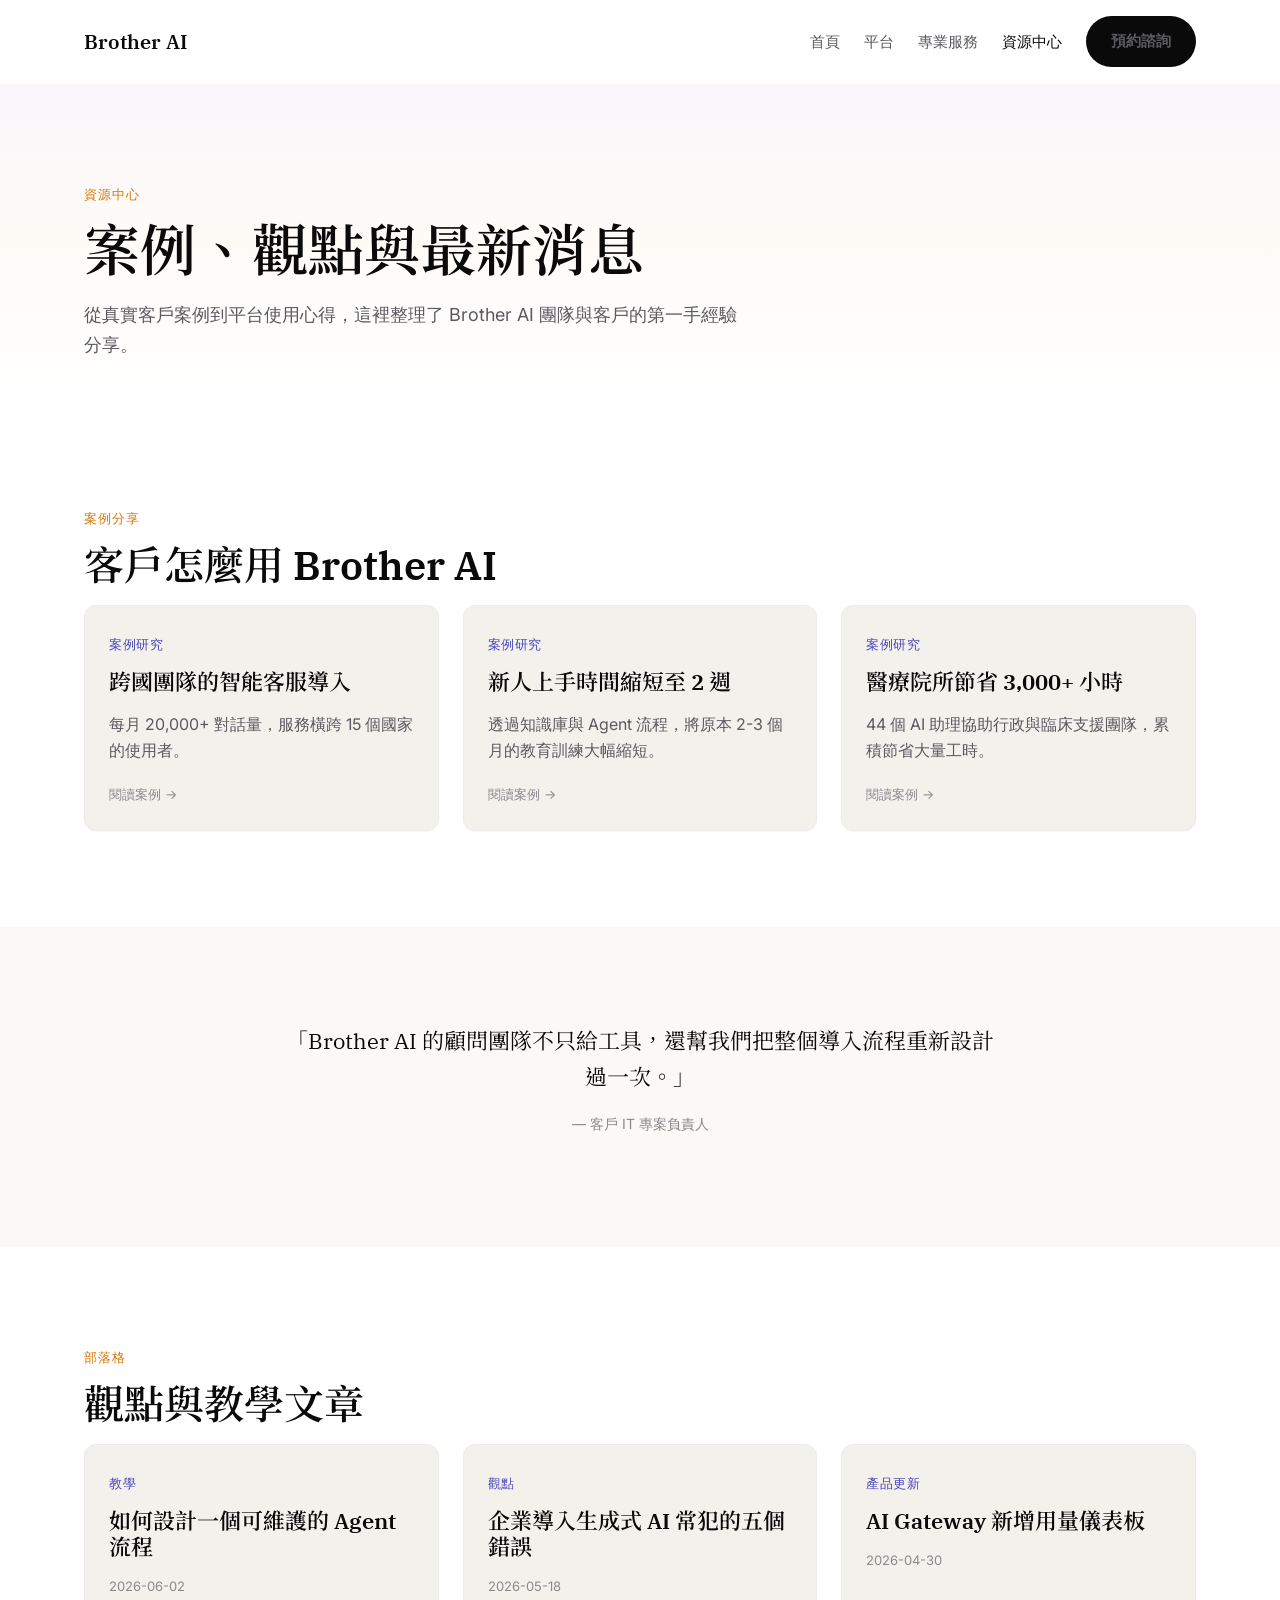
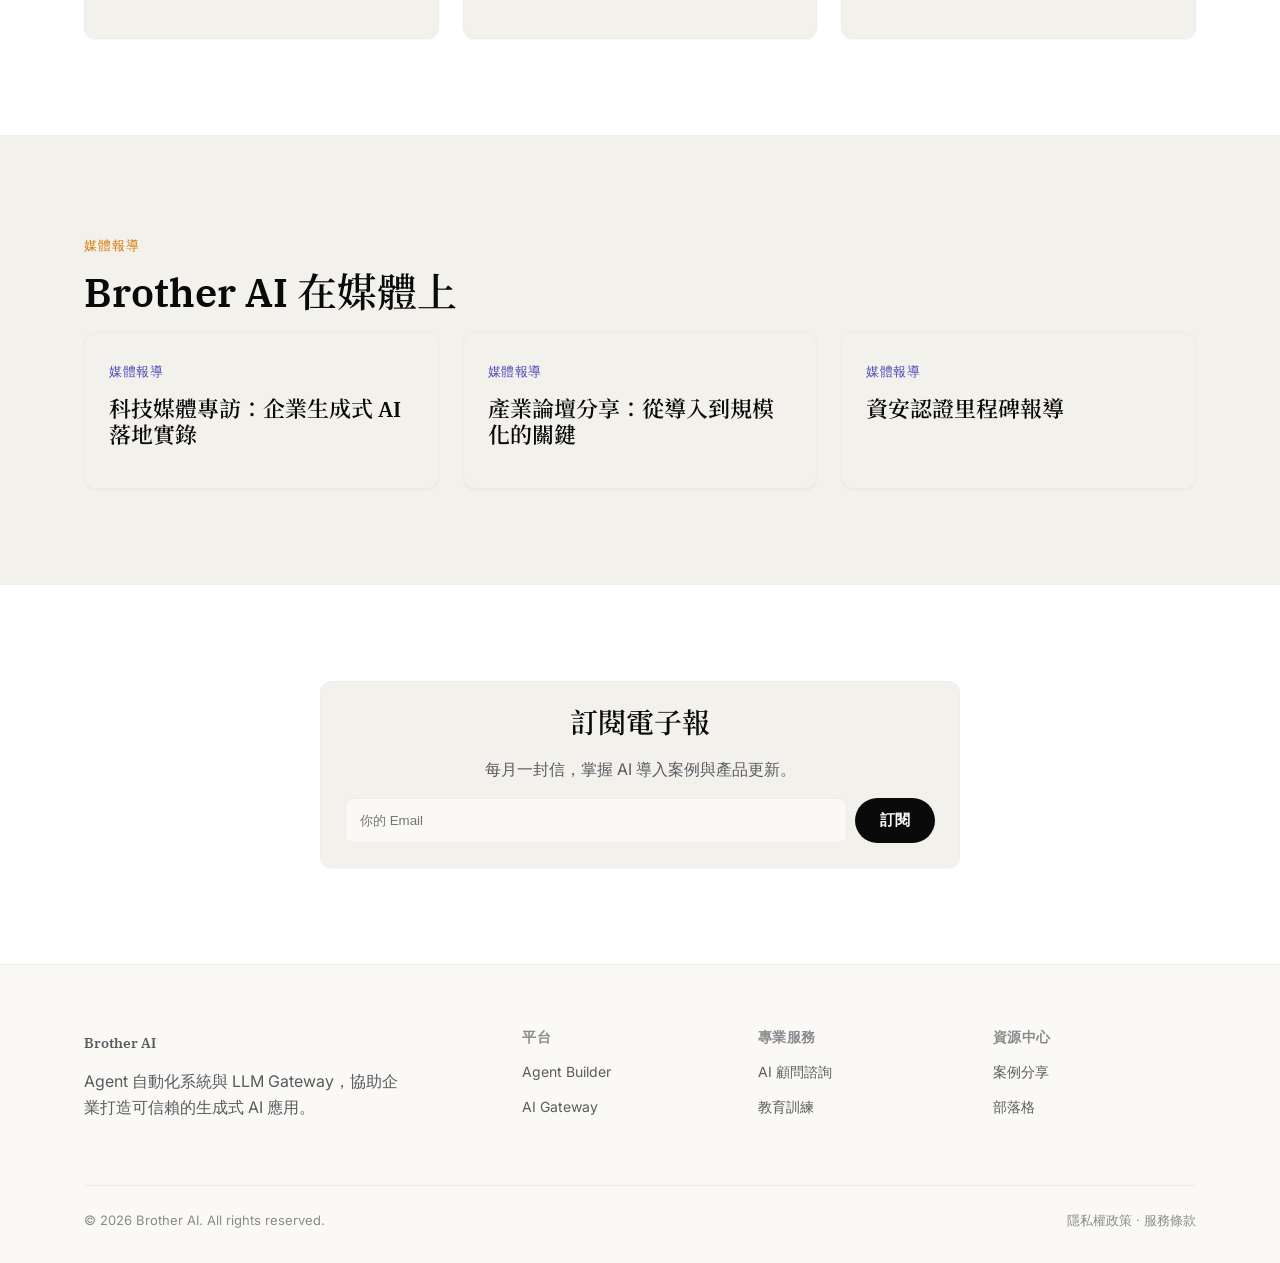
==== resources/index.html @ 3513b3f6 "Implement static site with Slima warm-editorial design + GitHub Pages deploy Add landing, platform (" ====
<!doctype html>
<html lang="zh-TW">
<head>
<meta charset="utf-8" />
<meta name="viewport" content="width=device-width, initial-scale=1" />
<title>資源中心 — 案例分享與部落格 | Brother AI</title>
<meta name="description" content="瀏覽 Brother AI 的客戶案例、部落格文章與媒體報導，了解企業如何運用 Agent 自動化與 LLM Gateway 落地生成式 AI。" />
<link rel="preconnect" href="https://fonts.googleapis.com" />
<link href="https://fonts.googleapis.com/css2?family=IBM+Plex+Serif:wght@500;600;700&family=Inter:wght@400;500;600;700&family=Noto+Serif+TC:wght@500;600;700&display=swap" rel="stylesheet" />
<link rel="stylesheet" href="../assets/css/style.css" />
</head>
<body>

<nav class="nav">
  <div class="nav__inner">
    <a class="nav__brand" href="../index.html">Brother AI</a>
    <ul class="nav__links">
      <li><a href="../index.html">首頁</a></li>
      <li><a href="../platform/index.html">平台</a></li>
      <li><a href="../services/index.html">專業服務</a></li>
      <li><a href="index.html" class="is-active">資源中心</a></li>
      <li><a href="../services/index.html#contact" class="btn btn--primary">預約諮詢</a></li>
    </ul>
    <button class="nav__toggle" aria-label="開啟選單">☰</button>
  </div>
</nav>

<header class="hero" style="padding-bottom: var(--space-8);">
  <div class="container">
    <p class="eyebrow">資源中心</p>
    <h1>案例、觀點與最新消息</h1>
    <p class="hero__lead">從真實客戶案例到平台使用心得，這裡整理了 Brother AI 團隊與客戶的第一手經驗分享。</p>
  </div>
</header>

<section class="section" id="case-studies">
  <div class="container">
    <p class="eyebrow">案例分享</p>
    <h2>客戶怎麼用 Brother AI</h2>
    <div class="grid grid--3">
      <a class="card post-card reveal" href="#">
        <span class="post-card__tag">案例研究</span>
        <h4 style="margin-top:12px;">跨國團隊的智能客服導入</h4>
        <p>每月 20,000+ 對話量，服務橫跨 15 個國家的使用者。</p>
        <span class="post-card__meta">閱讀案例 →</span>
      </a>
      <a class="card post-card reveal" href="#">
        <span class="post-card__tag">案例研究</span>
        <h4 style="margin-top:12px;">新人上手時間縮短至 2 週</h4>
        <p>透過知識庫與 Agent 流程，將原本 2-3 個月的教育訓練大幅縮短。</p>
        <span class="post-card__meta">閱讀案例 →</span>
      </a>
      <a class="card post-card reveal" href="#">
        <span class="post-card__tag">案例研究</span>
        <h4 style="margin-top:12px;">醫療院所節省 3,000+ 小時</h4>
        <p>44 個 AI 助理協助行政與臨床支援團隊，累積節省大量工時。</p>
        <span class="post-card__meta">閱讀案例 →</span>
      </a>
    </div>
  </div>
</section>

<section class="section section--soft">
  <div class="container">
    <div style="text-align:center; max-width: 720px; margin: 0 auto;">
      <blockquote class="testimonial reveal">「Brother AI 的顧問團隊不只給工具，還幫我們把整個導入流程重新設計過一次。」</blockquote>
      <p class="testimonial__attr">— 客戶 IT 專案負責人</p>
    </div>
  </div>
</section>

<section class="section" id="blog">
  <div class="container">
    <p class="eyebrow">部落格</p>
    <h2>觀點與教學文章</h2>
    <div class="grid grid--3">
      <a class="card post-card reveal" href="#">
        <span class="post-card__tag">教學</span>
        <h4 style="margin-top:12px;">如何設計一個可維護的 Agent 流程</h4>
        <p class="post-card__meta">2026-06-02</p>
      </a>
      <a class="card post-card reveal" href="#">
        <span class="post-card__tag">觀點</span>
        <h4 style="margin-top:12px;">企業導入生成式 AI 常犯的五個錯誤</h4>
        <p class="post-card__meta">2026-05-18</p>
      </a>
      <a class="card post-card reveal" href="#">
        <span class="post-card__tag">產品更新</span>
        <h4 style="margin-top:12px;">AI Gateway 新增用量儀表板</h4>
        <p class="post-card__meta">2026-04-30</p>
      </a>
    </div>
  </div>
</section>

<section class="section section--warm" id="media">
  <div class="container">
    <p class="eyebrow">媒體報導</p>
    <h2>Brother AI 在媒體上</h2>
    <div class="grid grid--3">
      <div class="card reveal">
        <span class="post-card__tag">媒體報導</span>
        <h4 style="margin-top:12px;">科技媒體專訪：企業生成式 AI 落地實錄</h4>
      </div>
      <div class="card reveal">
        <span class="post-card__tag">媒體報導</span>
        <h4 style="margin-top:12px;">產業論壇分享：從導入到規模化的關鍵</h4>
      </div>
      <div class="card reveal">
        <span class="post-card__tag">媒體報導</span>
        <h4 style="margin-top:12px;">資安認證里程碑報導</h4>
      </div>
    </div>
  </div>
</section>

<section class="section" id="newsletter">
  <div class="container">
    <div class="card reveal" style="max-width: 640px; margin: 0 auto; text-align:center;">
      <h3>訂閱電子報</h3>
      <p>每月一封信，掌握 AI 導入案例與產品更新。</p>
      <form id="newsletter-form" style="display:flex; gap: 8px; flex-wrap: wrap; justify-content:center;">
        <input type="email" placeholder="你的 Email" required style="flex:1; min-width:200px; padding:12px 14px; border:1px solid var(--line); border-radius:8px; background:var(--soft);" />
        <button class="btn btn--primary" type="submit">訂閱</button>
      </form>
      <div class="form-success" id="newsletter-success" style="margin-top:12px;">訂閱成功，謝謝！</div>
    </div>
  </div>
</section>

<footer class="footer">
  <div class="container">
    <div class="footer__grid">
      <div>
        <a class="nav__brand" href="../index.html">Brother AI</a>
        <p style="margin-top:12px; max-width: 32ch;">Agent 自動化系統與 LLM Gateway，協助企業打造可信賴的生成式 AI 應用。</p>
      </div>
      <div>
        <h4>平台</h4>
        <ul>
          <li><a href="../platform/index.html">Agent Builder</a></li>
          <li><a href="../platform/index.html#gateway">AI Gateway</a></li>
        </ul>
      </div>
      <div>
        <h4>專業服務</h4>
        <ul>
          <li><a href="../services/index.html">AI 顧問諮詢</a></li>
          <li><a href="../services/index.html#training">教育訓練</a></li>
        </ul>
      </div>
      <div>
        <h4>資源中心</h4>
        <ul>
          <li><a href="#case-studies">案例分享</a></li>
          <li><a href="#blog">部落格</a></li>
        </ul>
      </div>
    </div>
    <div class="footer__bottom">
      <span>© 2026 Brother AI. All rights reserved.</span>
      <span>隱私權政策 · 服務條款</span>
    </div>
  </div>
</footer>

<script src="../assets/js/main.js"></script>
</body>
</html>
---- assets/css/style.css ----
/* Slima Warm Editorial — shared design tokens & components
   Spec: doc/design/slima-warm-editorial.md */

:root {
  --bg: #ffffff;
  --soft: #faf9f6;
  --warm: #f3f1ec;
  --sand: #c5b6a0;
  --line: #ececea;
  --ink: #0a0a0a;
  --muted: #5a5a60;
  --faint: #8a8a8e;

  --amber: #d97706;
  --green: #4ea87a;
  --green-deep: #2f7d57;
  --indigo: #6366f1;
  --indigo-deep: #4b46b7;
  --red: #d0463a;

  --font-serif: "IBM Plex Serif", "Noto Serif TC", Georgia, serif;
  --font-sans: "Inter", "Noto Sans TC", -apple-system, BlinkMacSystemFont, sans-serif;

  --measure: 68ch;
  --content-max: 1160px;

  --space-1: 4px;
  --space-2: 8px;
  --space-3: 12px;
  --space-4: 16px;
  --space-6: 24px;
  --space-8: 32px;
  --space-12: 48px;
  --space-16: 64px;
  --space-24: 96px;

  --shadow-rest: 0 1px 2px rgba(10, 10, 10, 0.04);
  --shadow-lift: 0 8px 24px rgba(10, 10, 10, 0.08);
}

* { box-sizing: border-box; }

html { scroll-behavior: smooth; }

body {
  margin: 0;
  background: var(--bg);
  color: var(--ink);
  font-family: var(--font-sans);
  font-size: 16px;
  line-height: 1.65;
  -webkit-font-smoothing: antialiased;
}

img { max-width: 100%; display: block; }

a { color: inherit; }

h1, h2, h3, h4 {
  font-family: var(--font-serif);
  font-weight: 600;
  line-height: 1.2;
  margin: 0 0 var(--space-4);
}

h1 { font-size: 56px; }
h2 { font-size: 40px; }
h3 { font-size: 28px; }
h4 { font-size: 22px; }

p { margin: 0 0 var(--space-4); color: var(--muted); }

.container {
  max-width: var(--content-max);
  margin: 0 auto;
  padding: 0 var(--space-6);
}

.prose {
  max-width: var(--measure);
}

.section {
  padding: var(--space-24) 0;
}

.section--soft { background: var(--soft); }
.section--warm { background: var(--warm); }

.eyebrow {
  display: inline-block;
  font-family: var(--font-sans);
  font-size: 13px;
  letter-spacing: 0.08em;
  text-transform: uppercase;
  color: var(--amber);
  margin-bottom: var(--space-3);
}

/* Nav */
.nav {
  position: sticky;
  top: 0;
  z-index: 20;
  background: rgba(255, 255, 255, 0.9);
  backdrop-filter: none;
  border-bottom: 1px solid transparent;
  transition: border-color 0.2s ease, background 0.2s ease;
}

.nav.is-scrolled {
  border-bottom-color: var(--line);
  background: var(--bg);
}

.nav__inner {
  max-width: var(--content-max);
  margin: 0 auto;
  padding: var(--space-4) var(--space-6);
  display: flex;
  align-items: center;
  justify-content: space-between;
  gap: var(--space-6);
}

.nav__brand {
  font-family: var(--font-serif);
  font-size: 20px;
  font-weight: 600;
  text-decoration: none;
  color: var(--ink);
}

.nav__links {
  display: flex;
  align-items: center;
  gap: var(--space-6);
  list-style: none;
  margin: 0;
  padding: 0;
}

.nav__links a {
  text-decoration: none;
  font-size: 15px;
  color: var(--muted);
}

.nav__links a:hover, .nav__links a.is-active {
  color: var(--ink);
}

.nav__toggle {
  display: none;
  background: none;
  border: none;
  font-size: 24px;
  cursor: pointer;
  color: var(--ink);
}

@media (max-width: 760px) {
  .nav__links {
    position: absolute;
    top: 100%;
    left: 0;
    right: 0;
    background: var(--bg);
    border-bottom: 1px solid var(--line);
    flex-direction: column;
    align-items: flex-start;
    padding: var(--space-4) var(--space-6);
    gap: var(--space-4);
    display: none;
  }
  .nav__links.is-open { display: flex; }
  .nav__toggle { display: block; }
}

/* Buttons */
.btn {
  display: inline-flex;
  align-items: center;
  justify-content: center;
  gap: var(--space-2);
  padding: 12px 24px;
  border-radius: 999px;
  font-size: 15px;
  font-weight: 600;
  text-decoration: none;
  border: 1px solid transparent;
  cursor: pointer;
  transition: transform 0.15s ease, opacity 0.15s ease;
}

.btn:hover { opacity: 0.9; }

.btn--primary {
  background: var(--ink);
  color: #fff;
}

.btn--amber {
  background: var(--amber);
  color: #fff;
}

.btn--ghost {
  background: var(--warm);
  color: var(--ink);
  border-color: var(--line);
}

.btn-row {
  display: flex;
  gap: var(--space-4);
  flex-wrap: wrap;
}

/* Hero */
.hero {
  padding: var(--space-24) 0 var(--space-16);
  background: linear-gradient(180deg, rgba(230, 220, 240, 0.25) 0%, rgba(250, 226, 200, 0.15) 45%, var(--bg) 100%);
}

.hero__eyebrow { margin-bottom: var(--space-3); }

.hero__lead {
  font-size: 18px;
  max-width: 60ch;
}

.hero__art {
  margin-top: var(--space-12);
  border: 1px solid var(--line);
  border-radius: 12px;
  background: var(--warm);
  box-shadow: var(--shadow-lift);
  overflow: hidden;
}

.hero__art img { width: 100%; }

/* Logo strip */
.logo-strip {
  display: flex;
  flex-wrap: wrap;
  gap: var(--space-8);
  align-items: center;
  justify-content: center;
  color: var(--faint);
  font-size: 14px;
  letter-spacing: 0.04em;
}

/* Grid */
.grid {
  display: grid;
  gap: var(--space-6);
}

.grid--2 { grid-template-columns: repeat(2, 1fr); }
.grid--3 { grid-template-columns: repeat(3, 1fr); }
.grid--4 { grid-template-columns: repeat(4, 1fr); }

@media (max-width: 900px) {
  .grid--2, .grid--3, .grid--4 { grid-template-columns: 1fr; }
  h1 { font-size: 36px; }
  h2 { font-size: 28px; }
}

/* Cards */
.card {
  background: var(--warm);
  border: 1px solid var(--line);
  border-radius: 12px;
  padding: var(--space-6);
  box-shadow: var(--shadow-rest);
  transition: box-shadow 0.2s ease, transform 0.2s ease;
}

.card:hover {
  box-shadow: var(--shadow-lift);
  transform: translateY(-2px);
}

.card__icon {
  font-size: 24px;
  margin-bottom: var(--space-3);
}

/* Feature row (alternating text/screenshot) */
.feature-row {
  display: grid;
  grid-template-columns: 1fr 1fr;
  gap: var(--space-12);
  align-items: center;
  padding: var(--space-16) 0;
  border-bottom: 1px solid var(--line);
}

.feature-row:last-child { border-bottom: none; }

.feature-row.is-reverse .feature-row__art { order: 2; }
.feature-row.is-reverse .feature-row__text { order: 1; }

@media (max-width: 900px) {
  .feature-row, .feature-row.is-reverse {
    grid-template-columns: 1fr;
  }
  .feature-row .feature-row__art,
  .feature-row.is-reverse .feature-row__art,
  .feature-row .feature-row__text,
  .feature-row.is-reverse .feature-row__text {
    order: initial;
  }
}

.feature-row__art {
  background: var(--soft);
  border: 1px solid var(--line);
  border-radius: 12px;
  min-height: 220px;
  display: flex;
  align-items: center;
  justify-content: center;
  color: var(--faint);
  font-size: 14px;
  box-shadow: var(--shadow-rest);
}

/* Chips (consistency / annotation) */
.chip {
  display: inline-flex;
  align-items: center;
  gap: 6px;
  padding: 4px 12px;
  border-radius: 999px;
  font-size: 13px;
  font-weight: 600;
}

.chip--green { background: rgba(78, 168, 122, 0.12); color: var(--green-deep); }
.chip--red { background: rgba(208, 70, 58, 0.1); color: var(--red); }
.chip--indigo { background: rgba(99, 102, 241, 0.1); color: var(--indigo-deep); }

/* Stat */
.stat__value {
  font-family: var(--font-serif);
  font-size: 40px;
  color: var(--ink);
}

.stat__label {
  font-size: 14px;
  color: var(--faint);
}

/* Divider rule (sand) */
.rule {
  width: 48px;
  height: 2px;
  background: var(--sand);
  border: none;
  margin: var(--space-6) 0;
}

/* Blockquote / testimonial */
.testimonial {
  font-family: var(--font-serif);
  font-size: 22px;
  color: var(--ink);
  max-width: 60ch;
  margin: 0 auto var(--space-4);
}

.testimonial__attr {
  font-family: var(--font-sans);
  font-size: 14px;
  color: var(--faint);
}

/* FAQ */
.faq-item {
  border-bottom: 1px solid var(--line);
  padding: var(--space-4) 0;
}

.faq-item summary {
  cursor: pointer;
  font-family: var(--font-serif);
  font-size: 18px;
  list-style: none;
  display: flex;
  justify-content: space-between;
  align-items: center;
}

.faq-item summary::-webkit-details-marker { display: none; }

.faq-item summary::after {
  content: "+";
  color: var(--amber);
  font-size: 20px;
}

.faq-item[open] summary::after { content: "\2212"; }

.faq-item p { margin-top: var(--space-3); }

/* Form */
.form-field {
  margin-bottom: var(--space-4);
}

.form-field label {
  display: block;
  font-size: 14px;
  margin-bottom: var(--space-2);
  color: var(--muted);
}

.form-field input,
.form-field textarea {
  width: 100%;
  padding: 12px 14px;
  border: 1px solid var(--line);
  border-radius: 8px;
  background: var(--soft);
  font-family: var(--font-sans);
  font-size: 15px;
  color: var(--ink);
}

.form-field input:focus,
.form-field textarea:focus {
  outline: none;
  border-color: var(--ink);
  box-shadow: 0 0 0 2px rgba(10, 10, 10, 0.08);
}

.form-note {
  font-size: 13px;
  color: var(--faint);
}

.form-success {
  display: none;
  background: rgba(78, 168, 122, 0.12);
  color: var(--green-deep);
  border-radius: 8px;
  padding: var(--space-4);
  font-size: 14px;
}

.form-success.is-visible { display: block; }

/* Post card / resource list */
.post-card {
  display: block;
  text-decoration: none;
  color: inherit;
}

.post-card__tag {
  font-size: 13px;
  color: var(--indigo-deep);
  text-transform: uppercase;
  letter-spacing: 0.04em;
}

.post-card__meta {
  font-size: 13px;
  color: var(--faint);
}

/* Footer */
.footer {
  background: var(--soft);
  border-top: 1px solid var(--line);
  padding: var(--space-16) 0 var(--space-8);
}

.footer__grid {
  display: grid;
  grid-template-columns: 2fr repeat(3, 1fr);
  gap: var(--space-8);
}

@media (max-width: 900px) {
  .footer__grid { grid-template-columns: repeat(2, 1fr); }
}

.footer h4 {
  font-family: var(--font-sans);
  font-size: 14px;
  text-transform: uppercase;
  letter-spacing: 0.04em;
  color: var(--faint);
  margin-bottom: var(--space-3);
}

.footer ul {
  list-style: none;
  margin: 0;
  padding: 0;
}

.footer li { margin-bottom: var(--space-2); }

.footer a {
  text-decoration: none;
  color: var(--muted);
  font-size: 14px;
}

.footer a:hover { color: var(--ink); }

.footer__bottom {
  margin-top: var(--space-12);
  padding-top: var(--space-6);
  border-top: 1px solid var(--line);
  display: flex;
  justify-content: space-between;
  flex-wrap: wrap;
  gap: var(--space-4);
  font-size: 13px;
  color: var(--faint);
}

/* Reveal animation */
.reveal {
  opacity: 0;
  transform: translateY(12px);
  transition: opacity 0.4s ease, transform 0.4s ease;
}

.reveal.is-visible {
  opacity: 1;
  transform: translateY(0);
}

@media (prefers-reduced-motion: reduce) {
  .reveal { opacity: 1; transform: none; transition: none; }
  html { scroll-behavior: auto; }
}

/* Deployment badge (architecture diagram helper) */
.arch {
  display: flex;
  align-items: center;
  justify-content: center;
  gap: var(--space-4);
  flex-wrap: wrap;
  padding: var(--space-8);
  background: var(--soft);
  border: 1px solid var(--line);
  border-radius: 12px;
}

.arch__node {
  background: var(--bg);
  border: 1px solid var(--line);
  border-radius: 8px;
  padding: var(--space-4) var(--space-6);
  text-align: center;
  font-size: 14px;
  box-shadow: var(--shadow-rest);
}

.arch__arrow {
  color: var(--sand);
  font-size: 20px;
}
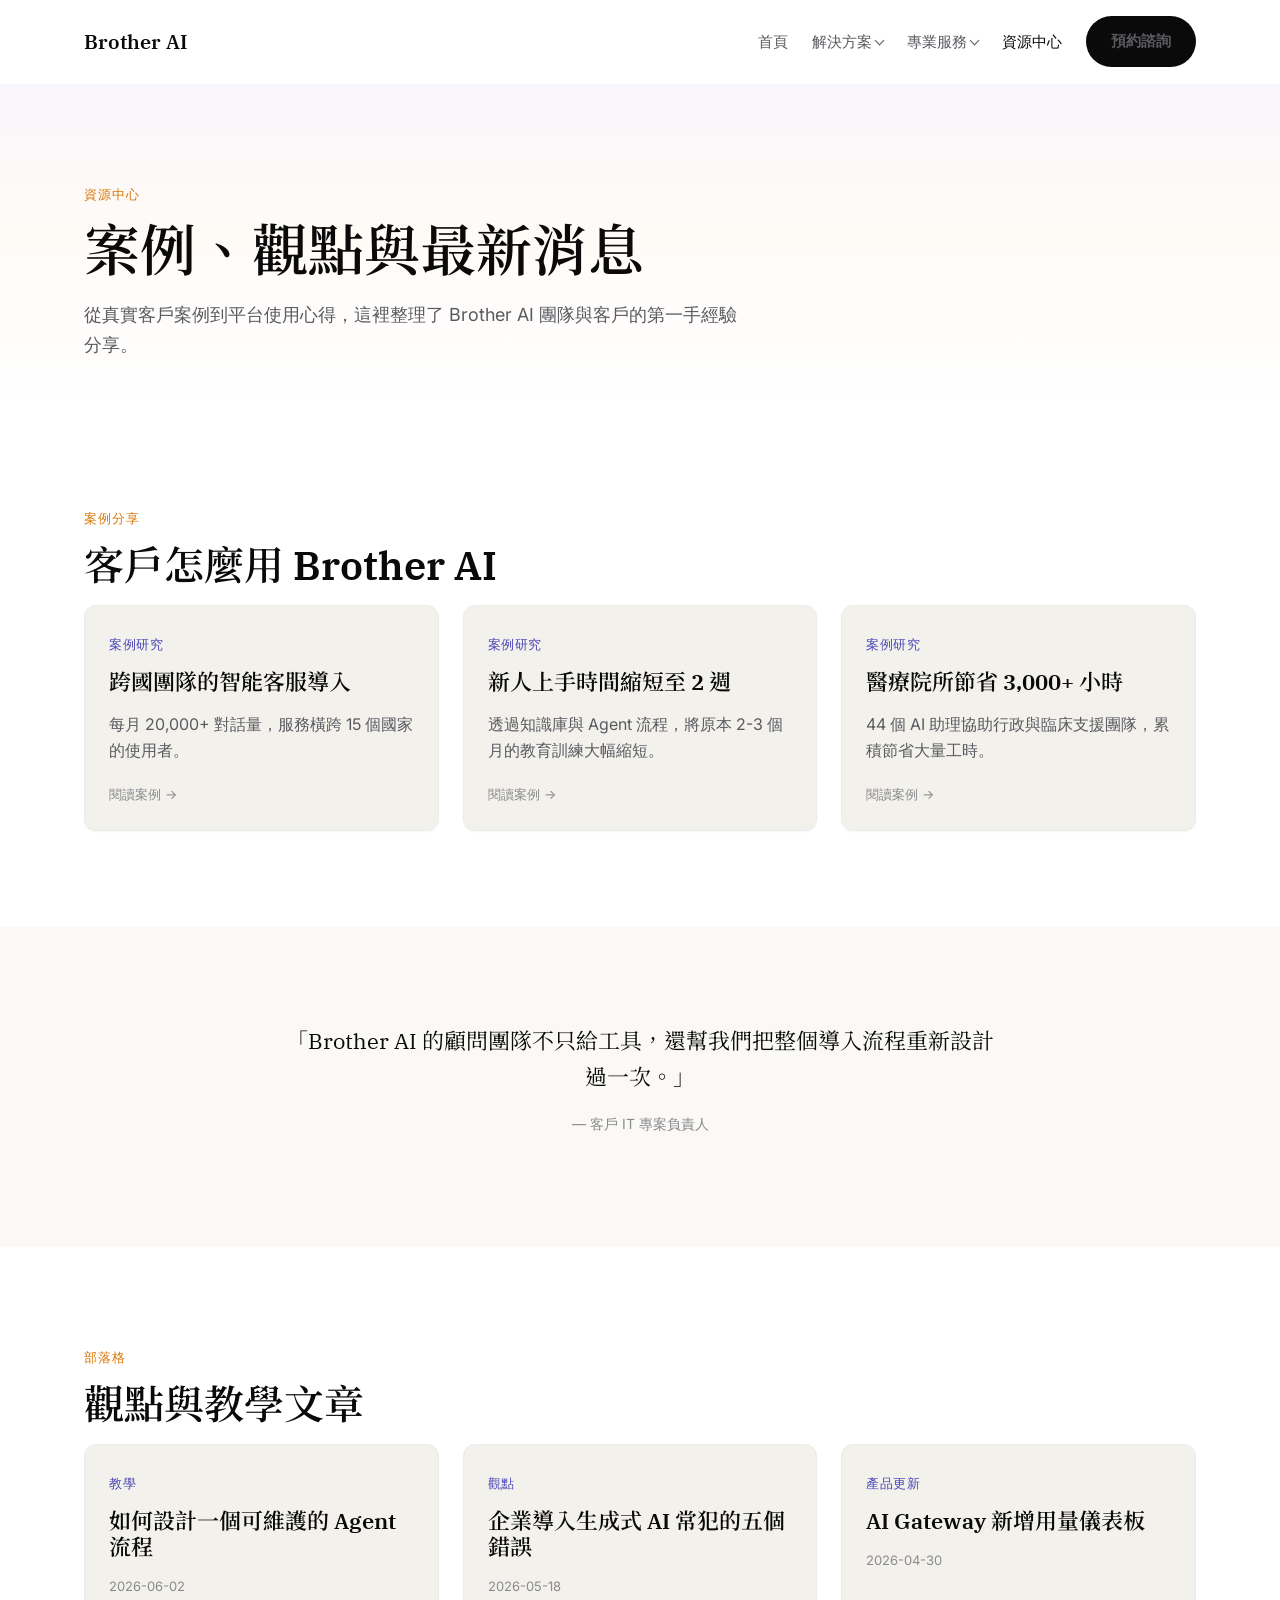
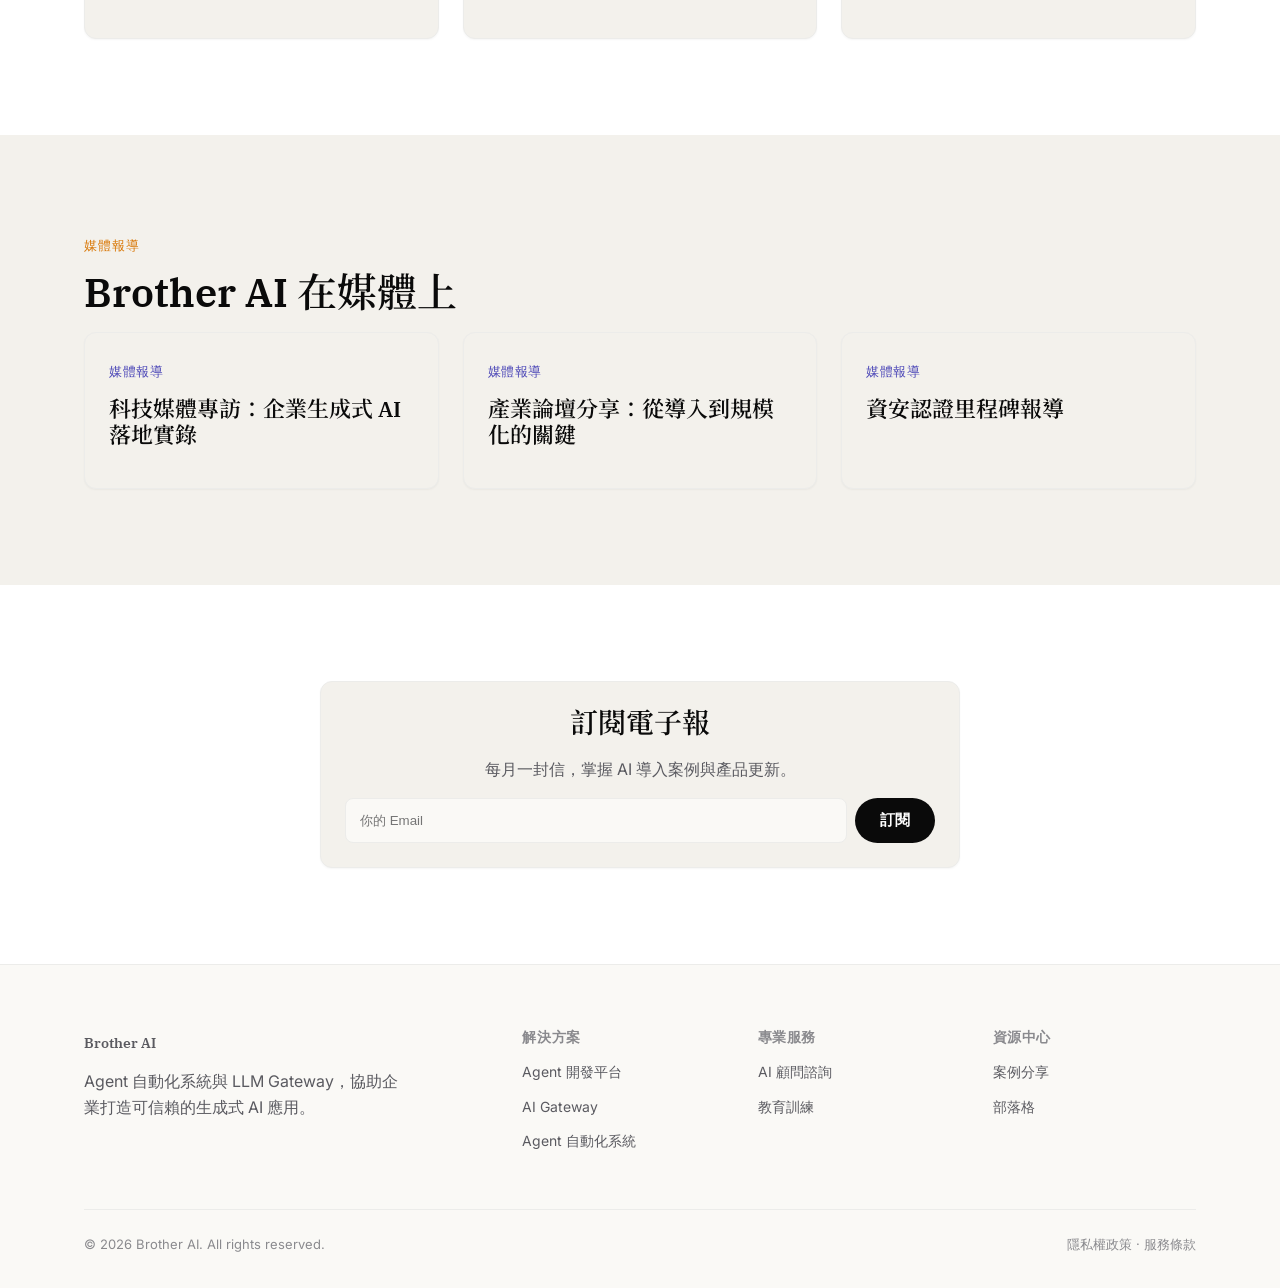
==== commit bd152eed: "Rename 平台 to 解決方案, add dropdown nav, add Agent 自動化系統 - Rename platform/ to solutions/ and reframe th" ====
--- a/resources/index.html
+++ b/resources/index.html
@@ -16,8 +16,23 @@
     <a class="nav__brand" href="../index.html">Brother AI</a>
     <ul class="nav__links">
       <li><a href="../index.html">首頁</a></li>
-      <li><a href="../platform/index.html">平台</a></li>
-      <li><a href="../services/index.html">專業服務</a></li>
+      <li class="nav__item--dropdown">
+        <a href="../solutions/index.html">解決方案</a>
+        <ul class="nav__dropdown">
+          <li><a href="../solutions/index.html#agent-platform"><span class="nav__dropdown-title">Agent 開發平台</span><span class="nav__dropdown-desc">AI Agent 開發平台總覽</span></a></li>
+          <li><a href="../solutions/index.html#agent-builder"><span class="nav__dropdown-title">Agent Builder</span><span class="nav__dropdown-desc">No-code 打造專屬 AI Agent 的完整工具箱</span></a></li>
+          <li><a href="../solutions/index.html#ai-gateway"><span class="nav__dropdown-title">AI Gateway</span><span class="nav__dropdown-desc">企業級模型入口（測試中）</span></a></li>
+          <li><a href="../solutions/index.html#agent-auto-system"><span class="nav__dropdown-title">Agent 自動化系統</span><span class="nav__dropdown-desc">CrewAI 驅動的任務自動化系統</span></a></li>
+        </ul>
+      </li>
+      <li class="nav__item--dropdown">
+        <a href="../services/index.html">專業服務</a>
+        <ul class="nav__dropdown">
+          <li><a href="../services/index.html"><span class="nav__dropdown-title">服務總覽</span><span class="nav__dropdown-desc">AI 教育訓練與企業顧問服務完整介紹</span></a></li>
+          <li><a href="../services/index.html#consulting"><span class="nav__dropdown-title">AI 顧問服務</span><span class="nav__dropdown-desc">從策略規劃到系統導入，全程專業支援</span></a></li>
+          <li><a href="../services/index.html#training"><span class="nav__dropdown-title">教育訓練</span><span class="nav__dropdown-desc">MaiGPT 應用實戰、開發者與管理者培訓</span></a></li>
+        </ul>
+      </li>
       <li><a href="index.html" class="is-active">資源中心</a></li>
       <li><a href="../services/index.html#contact" class="btn btn--primary">預約諮詢</a></li>
     </ul>
@@ -136,10 +151,11 @@
         <p style="margin-top:12px; max-width: 32ch;">Agent 自動化系統與 LLM Gateway，協助企業打造可信賴的生成式 AI 應用。</p>
       </div>
       <div>
-        <h4>平台</h4>
+        <h4>解決方案</h4>
         <ul>
-          <li><a href="../platform/index.html">Agent Builder</a></li>
-          <li><a href="../platform/index.html#gateway">AI Gateway</a></li>
+          <li><a href="../solutions/index.html#agent-platform">Agent 開發平台</a></li>
+          <li><a href="../solutions/index.html#ai-gateway">AI Gateway</a></li>
+          <li><a href="../solutions/index.html#agent-auto-system">Agent 自動化系統</a></li>
         </ul>
       </div>
       <div>
--- a/assets/css/style.css
+++ b/assets/css/style.css
@@ -177,6 +177,96 @@
   .nav__toggle { display: block; }
 }
 
+/* Nav dropdown ("解決方案" / "專業服務") */
+.nav__item--dropdown {
+  position: relative;
+}
+
+.nav__item--dropdown > a {
+  display: inline-flex;
+  align-items: center;
+  gap: 4px;
+  cursor: pointer;
+}
+
+.nav__item--dropdown > a::after {
+  content: "";
+  width: 6px;
+  height: 6px;
+  border-right: 1.5px solid currentColor;
+  border-bottom: 1.5px solid currentColor;
+  transform: rotate(45deg);
+  transition: transform 0.15s ease;
+  margin-top: -3px;
+}
+
+.nav__item--dropdown.is-open > a::after {
+  transform: rotate(-135deg);
+  margin-top: 3px;
+}
+
+.nav__dropdown {
+  display: none;
+  position: absolute;
+  top: 100%;
+  left: 50%;
+  transform: translateX(-50%);
+  margin-top: var(--space-4);
+  width: 320px;
+  background: var(--bg);
+  border: 1px solid var(--line);
+  border-radius: 12px;
+  box-shadow: var(--shadow-lift);
+  padding: var(--space-4);
+  list-style: none;
+}
+
+@media (min-width: 761px) {
+  .nav__item--dropdown:hover .nav__dropdown,
+  .nav__item--dropdown.is-open .nav__dropdown {
+    display: block;
+  }
+}
+
+.nav__dropdown li + li { margin-top: var(--space-3); }
+
+.nav__dropdown a {
+  display: block;
+  padding: var(--space-2) var(--space-3);
+  border-radius: 8px;
+  text-decoration: none;
+}
+
+.nav__dropdown a:hover { background: var(--soft); }
+
+.nav__dropdown-title {
+  font-family: var(--font-sans);
+  font-weight: 600;
+  font-size: 15px;
+  color: var(--ink);
+  margin-bottom: 2px;
+}
+
+.nav__dropdown-desc {
+  font-size: 13px;
+  color: var(--faint);
+  line-height: 1.4;
+}
+
+@media (max-width: 760px) {
+  .nav__dropdown {
+    display: none;
+    position: static;
+    transform: none;
+    width: auto;
+    margin: var(--space-2) 0 0;
+    box-shadow: none;
+    border: none;
+    background: var(--soft);
+  }
+  .nav__item--dropdown.is-open .nav__dropdown { display: block; }
+}
+
 /* Buttons */
 .btn {
   display: inline-flex;
@@ -545,6 +635,89 @@
   html { scroll-behavior: auto; }
 }
 
+/* Tables (service tiers / comparison matrix) */
+.table-wrap {
+  overflow-x: auto;
+  border: 1px solid var(--line);
+  border-radius: 12px;
+  background: var(--bg);
+}
+
+.table {
+  width: 100%;
+  border-collapse: collapse;
+  min-width: 640px;
+  font-size: 15px;
+}
+
+.table th, .table td {
+  text-align: left;
+  padding: var(--space-4);
+  border-bottom: 1px solid var(--line);
+  vertical-align: top;
+}
+
+.table thead th {
+  font-family: var(--font-sans);
+  font-size: 13px;
+  text-transform: uppercase;
+  letter-spacing: 0.04em;
+  color: var(--faint);
+  background: var(--soft);
+}
+
+.table tbody tr:last-child td { border-bottom: none; }
+
+.table tbody tr.is-recommended { background: rgba(217, 119, 6, 0.05); }
+
+.table td strong, .table th strong { color: var(--ink); }
+
+/* Tier / pricing card */
+.tier-card {
+  display: flex;
+  flex-direction: column;
+  height: 100%;
+}
+
+.tier-card__price {
+  font-family: var(--font-serif);
+  font-size: 28px;
+  margin: var(--space-2) 0 var(--space-3);
+}
+
+.tier-card ul {
+  margin: var(--space-3) 0;
+  padding-left: 18px;
+  color: var(--muted);
+  font-size: 14px;
+}
+
+.tier-card li { margin-bottom: 6px; }
+
+.tier-card--featured {
+  border-color: var(--amber);
+  box-shadow: var(--shadow-lift);
+}
+
+/* Guarantee badges */
+.badge-row {
+  display: flex;
+  gap: var(--space-4);
+  flex-wrap: wrap;
+}
+
+.badge {
+  display: inline-flex;
+  align-items: center;
+  gap: 6px;
+  padding: 6px 14px;
+  border-radius: 999px;
+  background: var(--warm);
+  border: 1px solid var(--line);
+  font-size: 13px;
+  color: var(--muted);
+}
+
 /* Deployment badge (architecture diagram helper) */
 .arch {
   display: flex;
@@ -572,3 +745,126 @@
   color: var(--sand);
   font-size: 20px;
 }
+
+/* Solution cards ("解決方案" overview grid) */
+.solution-card {
+  display: flex;
+  flex-direction: column;
+  gap: var(--space-4);
+}
+
+.solution-card__head {
+  display: flex;
+  align-items: flex-start;
+  gap: var(--space-3);
+}
+
+.solution-card__icon {
+  font-size: 22px;
+  width: 40px;
+  height: 40px;
+  display: flex;
+  align-items: center;
+  justify-content: center;
+  background: var(--soft);
+  border: 1px solid var(--line);
+  border-radius: 8px;
+  flex-shrink: 0;
+}
+
+.solution-card__title {
+  font-family: var(--font-serif);
+  font-size: 18px;
+  margin: 0;
+}
+
+.solution-card__subtitle {
+  font-size: 13px;
+  color: var(--faint);
+}
+
+.solution-card__status {
+  font-size: 11px;
+  padding: 2px 8px;
+  border-radius: 999px;
+  background: rgba(99, 102, 241, 0.1);
+  color: var(--indigo-deep);
+  font-weight: 600;
+  white-space: nowrap;
+}
+
+.mock {
+  background: var(--soft);
+  border: 1px solid var(--line);
+  border-radius: 10px;
+  padding: var(--space-4);
+  font-size: 13px;
+}
+
+.mock-bubble {
+  border-radius: 10px;
+  padding: var(--space-3);
+  margin-bottom: var(--space-3);
+  color: #fff;
+  font-weight: 500;
+}
+
+.mock-bubble--blue { background: #2f6fed; }
+.mock-bubble--purple { background: var(--indigo); }
+.mock-bubble--green { background: var(--green-deep); }
+
+.mock-response {
+  background: var(--bg);
+  border: 1px solid var(--line);
+  border-radius: 8px;
+  padding: var(--space-3);
+  color: var(--muted);
+  margin-bottom: var(--space-2);
+}
+
+.mock-status {
+  font-size: 12px;
+  color: var(--green-deep);
+}
+
+.tag-row {
+  display: flex;
+  flex-wrap: wrap;
+  gap: var(--space-2);
+}
+
+.tag-pill {
+  font-size: 12px;
+  padding: 4px 10px;
+  border-radius: 999px;
+  background: var(--warm);
+  border: 1px solid var(--line);
+  color: var(--muted);
+}
+
+.solution-card__stats {
+  display: grid;
+  grid-template-columns: repeat(3, 1fr);
+  gap: var(--space-3);
+  text-align: center;
+}
+
+.solution-card__stat-value {
+  font-family: var(--font-serif);
+  font-size: 16px;
+  color: var(--ink);
+}
+
+.solution-card__stat-label {
+  font-size: 11px;
+  color: var(--faint);
+}
+
+.solution-card__link {
+  font-size: 14px;
+  font-weight: 600;
+  color: var(--indigo-deep);
+  text-decoration: none;
+}
+
+.solution-card__link:hover { text-decoration: underline; }
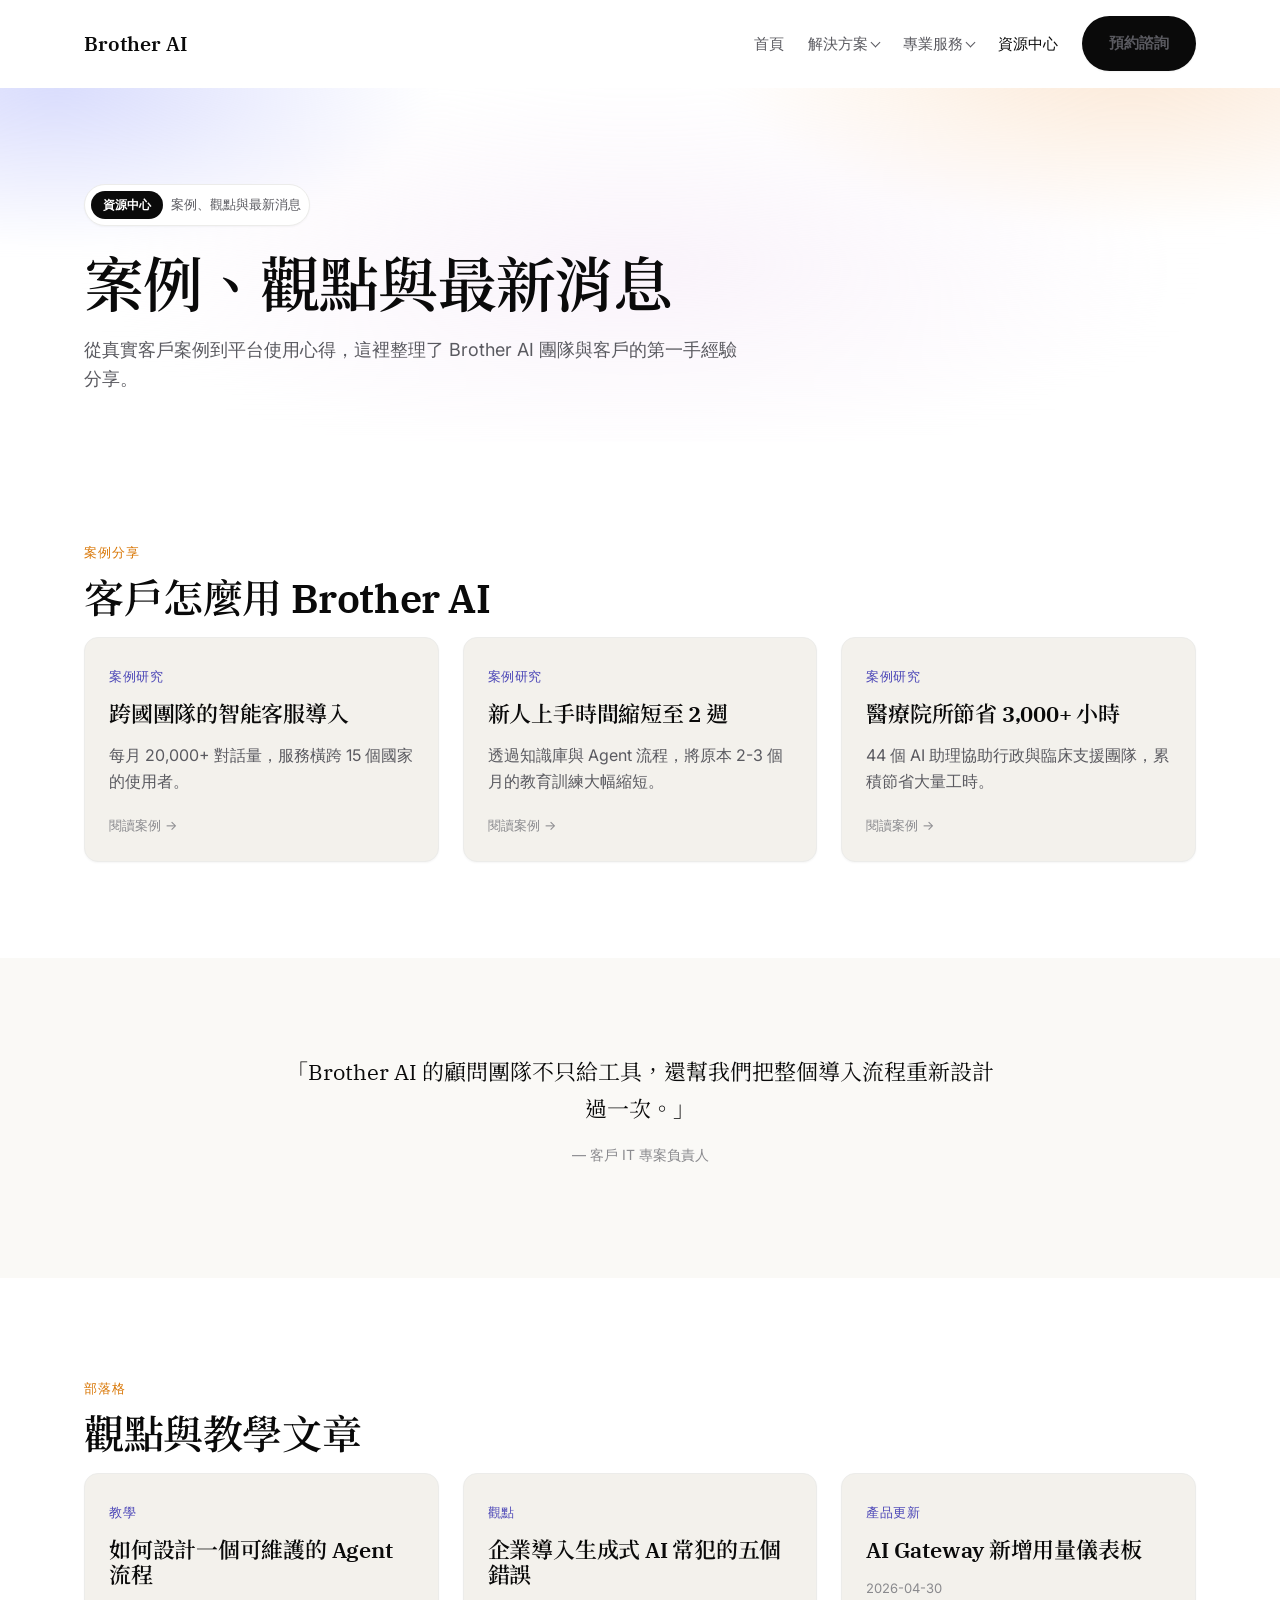
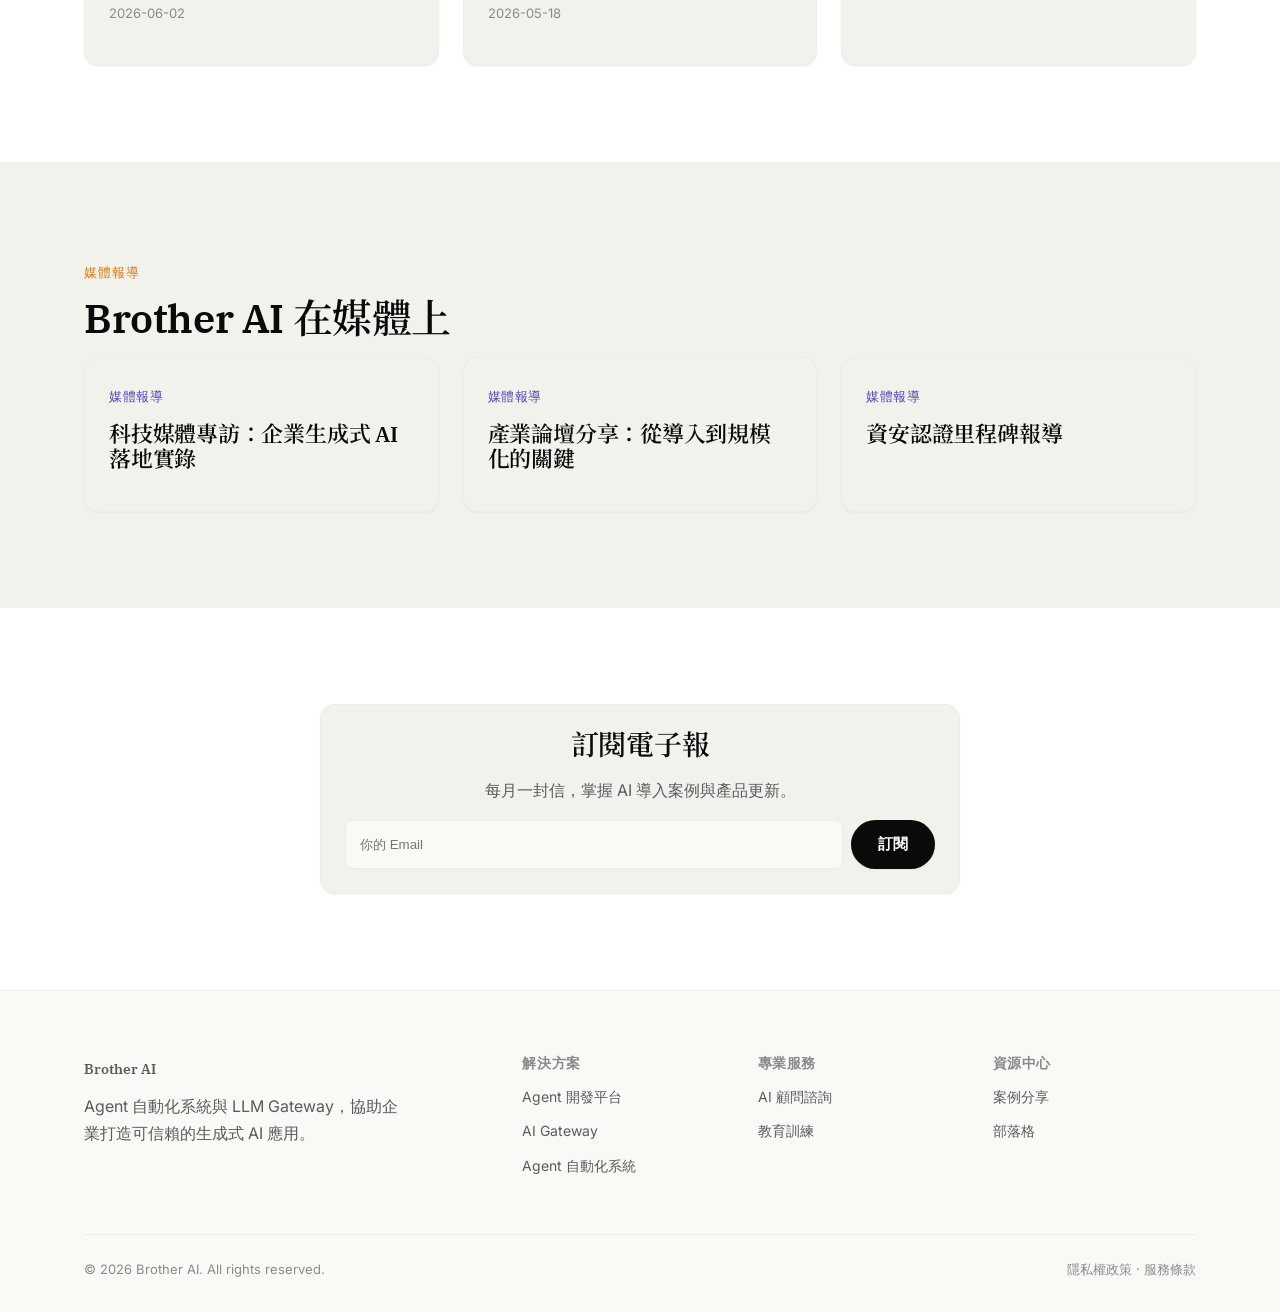
==== commit dbd0bf40: "Refresh visual design: vivid mesh-gradient hero, badge pills, fancier motion Modernize the look per " ====
--- a/resources/index.html
+++ b/resources/index.html
@@ -18,20 +18,24 @@
       <li><a href="../index.html">首頁</a></li>
       <li class="nav__item--dropdown">
         <a href="../solutions/index.html">解決方案</a>
-        <ul class="nav__dropdown">
+        <div class="nav__dropdown">
+        <ul class="nav__dropdown-panel">
           <li><a href="../solutions/index.html#agent-platform"><span class="nav__dropdown-title">Agent 開發平台</span><span class="nav__dropdown-desc">AI Agent 開發平台總覽</span></a></li>
           <li><a href="../solutions/index.html#agent-builder"><span class="nav__dropdown-title">Agent Builder</span><span class="nav__dropdown-desc">No-code 打造專屬 AI Agent 的完整工具箱</span></a></li>
           <li><a href="../solutions/index.html#ai-gateway"><span class="nav__dropdown-title">AI Gateway</span><span class="nav__dropdown-desc">企業級模型入口（測試中）</span></a></li>
           <li><a href="../solutions/index.html#agent-auto-system"><span class="nav__dropdown-title">Agent 自動化系統</span><span class="nav__dropdown-desc">CrewAI 驅動的任務自動化系統</span></a></li>
         </ul>
+        </div>
       </li>
       <li class="nav__item--dropdown">
         <a href="../services/index.html">專業服務</a>
-        <ul class="nav__dropdown">
+        <div class="nav__dropdown">
+        <ul class="nav__dropdown-panel">
           <li><a href="../services/index.html"><span class="nav__dropdown-title">服務總覽</span><span class="nav__dropdown-desc">AI 教育訓練與企業顧問服務完整介紹</span></a></li>
           <li><a href="../services/index.html#consulting"><span class="nav__dropdown-title">AI 顧問服務</span><span class="nav__dropdown-desc">從策略規劃到系統導入，全程專業支援</span></a></li>
           <li><a href="../services/index.html#training"><span class="nav__dropdown-title">教育訓練</span><span class="nav__dropdown-desc">MaiGPT 應用實戰、開發者與管理者培訓</span></a></li>
         </ul>
+        </div>
       </li>
       <li><a href="index.html" class="is-active">資源中心</a></li>
       <li><a href="../services/index.html#contact" class="btn btn--primary">預約諮詢</a></li>
@@ -42,7 +46,7 @@
 
 <header class="hero" style="padding-bottom: var(--space-8);">
   <div class="container">
-    <p class="eyebrow">資源中心</p>
+    <span class="badge-pill reveal"><span class="badge-pill__tag">資源中心</span>案例、觀點與最新消息</span>
     <h1>案例、觀點與最新消息</h1>
     <p class="hero__lead">從真實客戶案例到平台使用心得，這裡整理了 Brother AI 團隊與客戶的第一手經驗分享。</p>
   </div>
--- a/assets/css/style.css
+++ b/assets/css/style.css
@@ -59,11 +59,12 @@
 h1, h2, h3, h4 {
   font-family: var(--font-serif);
   font-weight: 600;
-  line-height: 1.2;
+  line-height: 1.15;
+  letter-spacing: -0.01em;
   margin: 0 0 var(--space-4);
 }
 
-h1 { font-size: 56px; }
+h1 { font-size: 60px; letter-spacing: -0.02em; }
 h2 { font-size: 40px; }
 h3 { font-size: 28px; }
 h4 { font-size: 22px; }
@@ -102,15 +103,17 @@
   position: sticky;
   top: 0;
   z-index: 20;
-  background: rgba(255, 255, 255, 0.9);
-  backdrop-filter: none;
+  background: rgba(255, 255, 255, 0.72);
+  backdrop-filter: saturate(180%) blur(14px);
+  -webkit-backdrop-filter: saturate(180%) blur(14px);
   border-bottom: 1px solid transparent;
-  transition: border-color 0.2s ease, background 0.2s ease;
+  transition: border-color 0.2s ease, background 0.2s ease, box-shadow 0.2s ease;
 }
 
 .nav.is-scrolled {
   border-bottom-color: var(--line);
-  background: var(--bg);
+  background: rgba(255, 255, 255, 0.85);
+  box-shadow: 0 1px 0 rgba(10, 10, 10, 0.02), 0 12px 24px -18px rgba(10, 10, 10, 0.2);
 }
 
 .nav__inner {
@@ -208,17 +211,22 @@
 .nav__dropdown {
   display: none;
   position: absolute;
+  /* top: 100% (no gap) + padding-top keeps the visual gap without a
+     hover dead zone — the padding is still part of the hoverable box. */
   top: 100%;
   left: 50%;
   transform: translateX(-50%);
-  margin-top: var(--space-4);
+  padding-top: var(--space-4);
   width: 320px;
+  list-style: none;
+}
+
+.nav__dropdown-panel {
   background: var(--bg);
   border: 1px solid var(--line);
   border-radius: 12px;
   box-shadow: var(--shadow-lift);
   padding: var(--space-4);
-  list-style: none;
 }
 
 @media (min-width: 761px) {
@@ -228,7 +236,7 @@
   }
 }
 
-.nav__dropdown li + li { margin-top: var(--space-3); }
+.nav__dropdown-panel li + li { margin-top: var(--space-3); }
 
 .nav__dropdown a {
   display: block;
@@ -259,7 +267,9 @@
     position: static;
     transform: none;
     width: auto;
-    margin: var(--space-2) 0 0;
+    padding-top: var(--space-2);
+  }
+  .nav__dropdown-panel {
     box-shadow: none;
     border: none;
     background: var(--soft);
@@ -273,44 +283,106 @@
   align-items: center;
   justify-content: center;
   gap: var(--space-2);
-  padding: 12px 24px;
+  padding: 14px 26px;
   border-radius: 999px;
   font-size: 15px;
   font-weight: 600;
   text-decoration: none;
   border: 1px solid transparent;
   cursor: pointer;
-  transition: transform 0.15s ease, opacity 0.15s ease;
-}
-
-.btn:hover { opacity: 0.9; }
+  transition: transform 0.2s cubic-bezier(0.2, 0.8, 0.2, 1), box-shadow 0.2s ease, opacity 0.15s ease;
+}
+
+.btn:hover {
+  opacity: 0.96;
+  transform: translateY(-2px);
+}
+
+.btn:active { transform: translateY(0); }
 
 .btn--primary {
   background: var(--ink);
   color: #fff;
+  box-shadow: 0 1px 2px rgba(10, 10, 10, 0.05);
+}
+
+.btn--primary:hover {
+  box-shadow: 0 12px 24px rgba(10, 10, 10, 0.18);
 }
 
 .btn--amber {
   background: var(--amber);
   color: #fff;
+  box-shadow: 0 8px 20px rgba(217, 119, 6, 0.25);
 }
 
 .btn--ghost {
-  background: var(--warm);
+  background: var(--bg);
   color: var(--ink);
   border-color: var(--line);
 }
 
+.btn--ghost:hover {
+  box-shadow: 0 8px 20px rgba(10, 10, 10, 0.08);
+}
+
+.btn__arrow {
+  display: inline-block;
+  transition: transform 0.2s ease;
+}
+
+.btn:hover .btn__arrow { transform: translateX(3px); }
+
 .btn-row {
   display: flex;
   gap: var(--space-4);
   flex-wrap: wrap;
 }
 
+/* Badge pill (eyebrow-style callout above hero headlines) */
+.badge-pill {
+  display: inline-flex;
+  align-items: center;
+  gap: var(--space-2);
+  padding: 6px 8px 6px 6px;
+  border-radius: 999px;
+  background: var(--bg);
+  border: 1px solid var(--line);
+  box-shadow: var(--shadow-rest);
+  font-size: 13px;
+  color: var(--muted);
+  margin-bottom: var(--space-6);
+}
+
+.badge-pill__tag {
+  background: var(--ink);
+  color: #fff;
+  font-size: 12px;
+  font-weight: 600;
+  padding: 4px 12px;
+  border-radius: 999px;
+}
+
 /* Hero */
 .hero {
+  position: relative;
   padding: var(--space-24) 0 var(--space-16);
-  background: linear-gradient(180deg, rgba(230, 220, 240, 0.25) 0%, rgba(250, 226, 200, 0.15) 45%, var(--bg) 100%);
+  overflow: hidden;
+  isolation: isolate;
+}
+
+.hero::before {
+  content: "";
+  position: absolute;
+  inset: -20% -10% auto -10%;
+  height: 130%;
+  z-index: -1;
+  background:
+    radial-gradient(38% 55% at 12% 15%, rgba(129, 140, 248, 0.30), transparent 65%),
+    radial-gradient(42% 60% at 82% 8%, rgba(244, 184, 128, 0.32), transparent 65%),
+    radial-gradient(50% 60% at 50% 55%, rgba(236, 213, 240, 0.28), transparent 70%),
+    linear-gradient(180deg, transparent 0%, var(--bg) 92%);
+  filter: blur(10px);
 }
 
 .hero__eyebrow { margin-bottom: var(--space-3); }
@@ -323,9 +395,9 @@
 .hero__art {
   margin-top: var(--space-12);
   border: 1px solid var(--line);
-  border-radius: 12px;
+  border-radius: 16px;
   background: var(--warm);
-  box-shadow: var(--shadow-lift);
+  box-shadow: 0 24px 60px rgba(10, 10, 10, 0.12);
   overflow: hidden;
 }
 
@@ -363,15 +435,16 @@
 .card {
   background: var(--warm);
   border: 1px solid var(--line);
-  border-radius: 12px;
+  border-radius: 14px;
   padding: var(--space-6);
   box-shadow: var(--shadow-rest);
-  transition: box-shadow 0.2s ease, transform 0.2s ease;
+  transition: box-shadow 0.25s cubic-bezier(0.2, 0.8, 0.2, 1), transform 0.25s cubic-bezier(0.2, 0.8, 0.2, 1), border-color 0.25s ease;
 }
 
 .card:hover {
-  box-shadow: var(--shadow-lift);
-  transform: translateY(-2px);
+  box-shadow: 0 20px 40px -12px rgba(10, 10, 10, 0.16);
+  transform: translateY(-4px);
+  border-color: rgba(10, 10, 10, 0.08);
 }
 
 .card__icon {
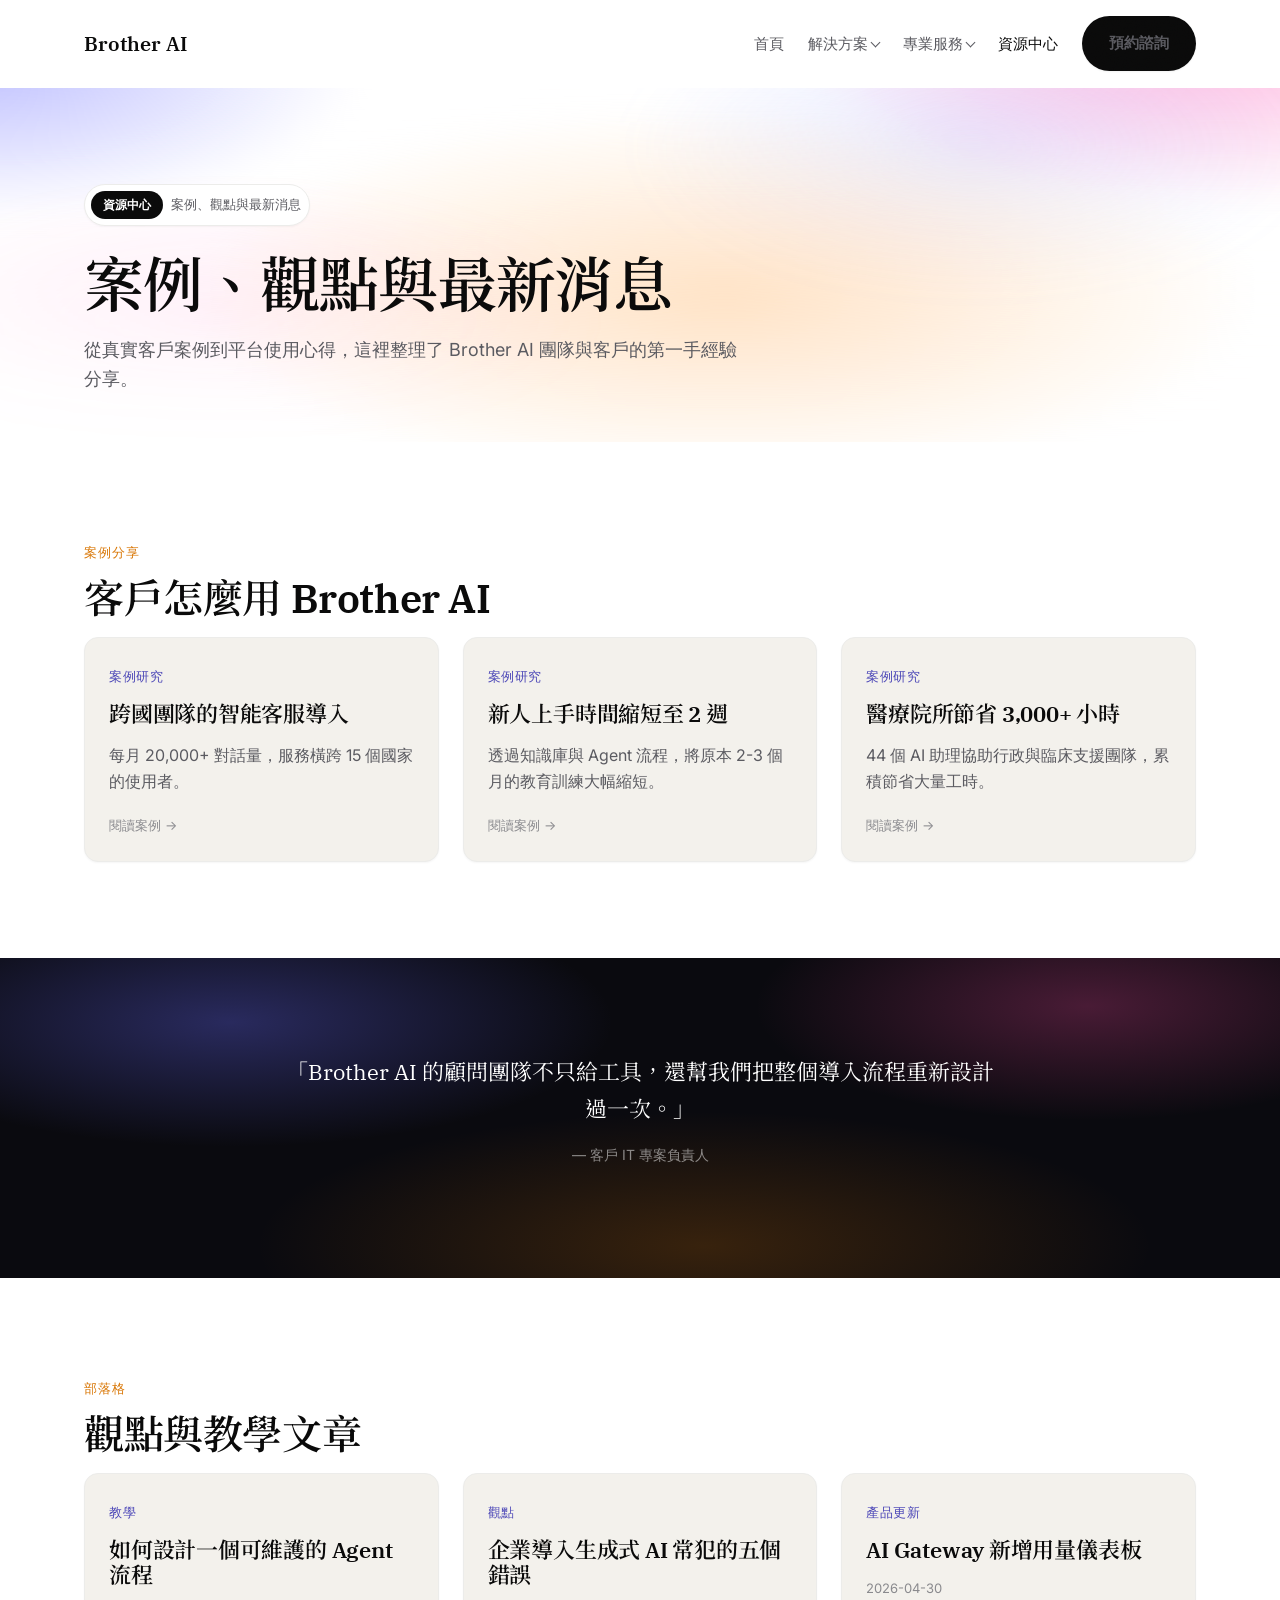
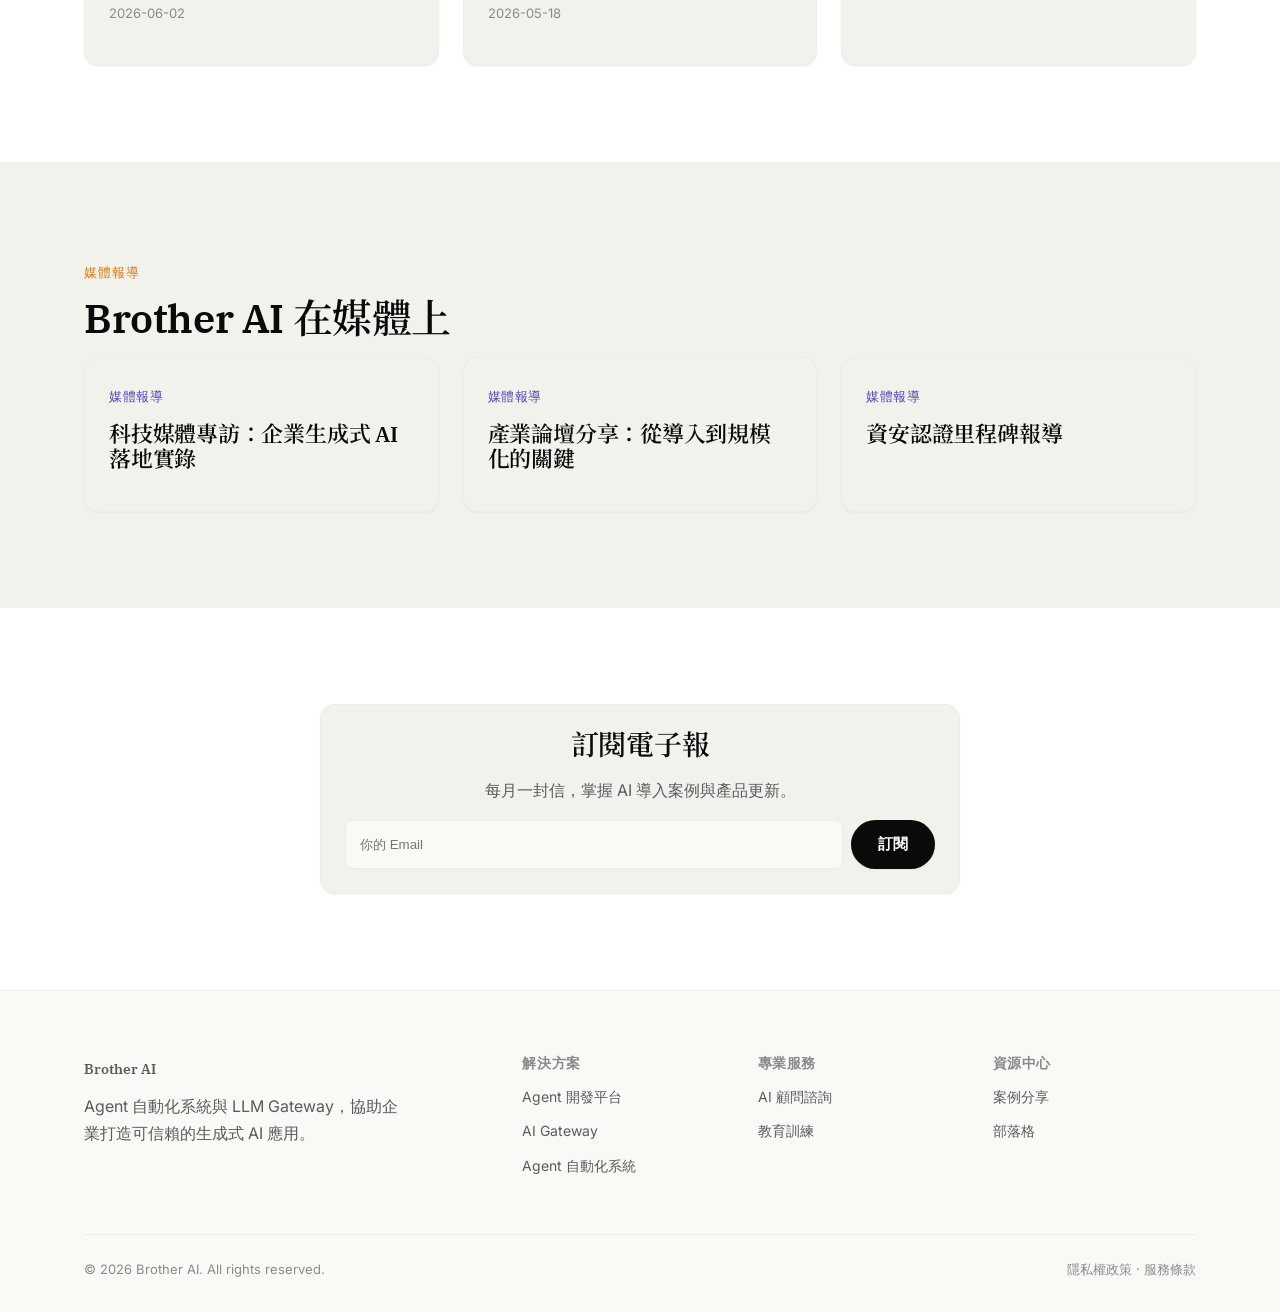
==== commit e0aa2b3f: "Push the design further: animated mesh hero, gradient text, dark bold sections - Hero background is " ====
--- a/resources/index.html
+++ b/resources/index.html
@@ -79,7 +79,7 @@
   </div>
 </section>
 
-<section class="section section--soft">
+<section class="section section--dark">
   <div class="container">
     <div style="text-align:center; max-width: 720px; margin: 0 auto;">
       <blockquote class="testimonial reveal">「Brother AI 的顧問團隊不只給工具，還幫我們把整個導入流程重新設計過一次。」</blockquote>
--- a/assets/css/style.css
+++ b/assets/css/style.css
@@ -36,6 +36,10 @@
 
   --shadow-rest: 0 1px 2px rgba(10, 10, 10, 0.04);
   --shadow-lift: 0 8px 24px rgba(10, 10, 10, 0.08);
+
+  --pink: #ec4899;
+  --grad-brand: linear-gradient(120deg, var(--indigo) 0%, var(--pink) 52%, var(--amber) 100%);
+  --grad-brand-soft: linear-gradient(120deg, rgba(99, 102, 241, 0.16), rgba(236, 72, 153, 0.16), rgba(217, 119, 6, 0.16));
 }
 
 * { box-sizing: border-box; }
@@ -371,18 +375,42 @@
   isolation: isolate;
 }
 
-.hero::before {
+.hero::before,
+.hero::after {
   content: "";
   position: absolute;
-  inset: -20% -10% auto -10%;
-  height: 130%;
+  inset: -25% -15% auto -15%;
+  height: 140%;
   z-index: -1;
+  filter: blur(14px) saturate(135%);
+}
+
+.hero::before {
   background:
-    radial-gradient(38% 55% at 12% 15%, rgba(129, 140, 248, 0.30), transparent 65%),
-    radial-gradient(42% 60% at 82% 8%, rgba(244, 184, 128, 0.32), transparent 65%),
-    radial-gradient(50% 60% at 50% 55%, rgba(236, 213, 240, 0.28), transparent 70%),
-    linear-gradient(180deg, transparent 0%, var(--bg) 92%);
-  filter: blur(10px);
+    radial-gradient(36% 50% at 10% 12%, rgba(99, 102, 241, 0.42), transparent 65%),
+    radial-gradient(40% 55% at 85% 6%, rgba(236, 72, 153, 0.36), transparent 65%),
+    radial-gradient(46% 55% at 55% 60%, rgba(244, 184, 128, 0.38), transparent 70%),
+    linear-gradient(180deg, transparent 0%, var(--bg) 94%);
+  animation: heroDrift 18s ease-in-out infinite;
+}
+
+.hero::after {
+  mix-blend-mode: soft-light;
+  opacity: 0.7;
+  background:
+    radial-gradient(30% 45% at 70% 30%, rgba(129, 140, 248, 0.35), transparent 70%),
+    radial-gradient(34% 40% at 25% 65%, rgba(236, 72, 153, 0.3), transparent 70%);
+  animation: heroDrift 22s ease-in-out infinite reverse;
+}
+
+@keyframes heroDrift {
+  0%, 100% { transform: translate3d(0, 0, 0) rotate(0deg) scale(1); }
+  33% { transform: translate3d(2%, -3%, 0) rotate(2deg) scale(1.04); }
+  66% { transform: translate3d(-2%, 2%, 0) rotate(-2deg) scale(1.02); }
+}
+
+@media (prefers-reduced-motion: reduce) {
+  .hero::before, .hero::after { animation: none; }
 }
 
 .hero__eyebrow { margin-bottom: var(--space-3); }
@@ -511,7 +539,10 @@
 .stat__value {
   font-family: var(--font-serif);
   font-size: 40px;
-  color: var(--ink);
+  background: var(--grad-brand);
+  -webkit-background-clip: text;
+  background-clip: text;
+  color: transparent;
 }
 
 .stat__label {
@@ -941,3 +972,99 @@
 }
 
 .solution-card__link:hover { text-decoration: underline; }
+
+/* Gradient text utility */
+.text-gradient {
+  background: var(--grad-brand);
+  -webkit-background-clip: text;
+  background-clip: text;
+  color: transparent;
+}
+
+/* Gradient-border glow treatment for solution cards */
+.solution-card {
+  position: relative;
+  border-color: transparent;
+  background:
+    linear-gradient(var(--warm), var(--warm)) padding-box,
+    var(--grad-brand-soft) border-box;
+  border: 1px solid transparent;
+}
+
+.solution-card::before {
+  content: "";
+  position: absolute;
+  inset: -1px;
+  border-radius: inherit;
+  padding: 1px;
+  background: var(--grad-brand);
+  opacity: 0;
+  -webkit-mask: linear-gradient(#fff 0 0) content-box, linear-gradient(#fff 0 0);
+  -webkit-mask-composite: xor;
+  mask-composite: exclude;
+  transition: opacity 0.25s ease;
+  pointer-events: none;
+}
+
+.solution-card:hover::before { opacity: 1; }
+
+.solution-card:hover {
+  box-shadow: 0 24px 48px -16px rgba(99, 102, 241, 0.28);
+}
+
+/* Dark contrast section — bold, high-impact CTA / stat bands */
+.section--dark {
+  position: relative;
+  background: #0a0a0f;
+  color: rgba(255, 255, 255, 0.92);
+  overflow: hidden;
+  isolation: isolate;
+}
+
+.section--dark::before {
+  content: "";
+  position: absolute;
+  inset: 0;
+  z-index: -1;
+  background:
+    radial-gradient(46% 60% at 18% 20%, rgba(99, 102, 241, 0.35), transparent 65%),
+    radial-gradient(40% 55% at 85% 15%, rgba(236, 72, 153, 0.28), transparent 65%),
+    radial-gradient(50% 60% at 55% 90%, rgba(217, 119, 6, 0.22), transparent 70%);
+}
+
+.section--dark h2, .section--dark h3, .section--dark h4 { color: #fff; }
+.section--dark p { color: rgba(255, 255, 255, 0.66); }
+.section--dark .eyebrow { color: var(--pink); }
+
+.section--dark .card {
+  background: rgba(255, 255, 255, 0.06);
+  border-color: rgba(255, 255, 255, 0.12);
+}
+
+.section--dark .card p { color: rgba(255, 255, 255, 0.6); }
+
+.section--dark .btn--ghost {
+  background: rgba(255, 255, 255, 0.08);
+  color: #fff;
+  border-color: rgba(255, 255, 255, 0.2);
+}
+
+.section--dark .btn--primary {
+  background: #fff;
+  color: var(--ink);
+}
+
+.section--dark .testimonial { color: #fff; }
+.section--dark .testimonial__attr { color: rgba(255, 255, 255, 0.5); }
+
+/* Subtle grain texture overlay for a less flat, more premium surface */
+body::after {
+  content: "";
+  position: fixed;
+  inset: 0;
+  z-index: 999;
+  pointer-events: none;
+  opacity: 0.035;
+  mix-blend-mode: overlay;
+  background-image: url("data:image/svg+xml;utf8,<svg xmlns='http://www.w3.org/2000/svg' width='120' height='120'><filter id='n'><feTurbulence type='fractalNoise' baseFrequency='0.9' numOctaves='2' stitchTiles='stitch'/></filter><rect width='100%25' height='100%25' filter='url(%23n)'/></svg>");
+}
